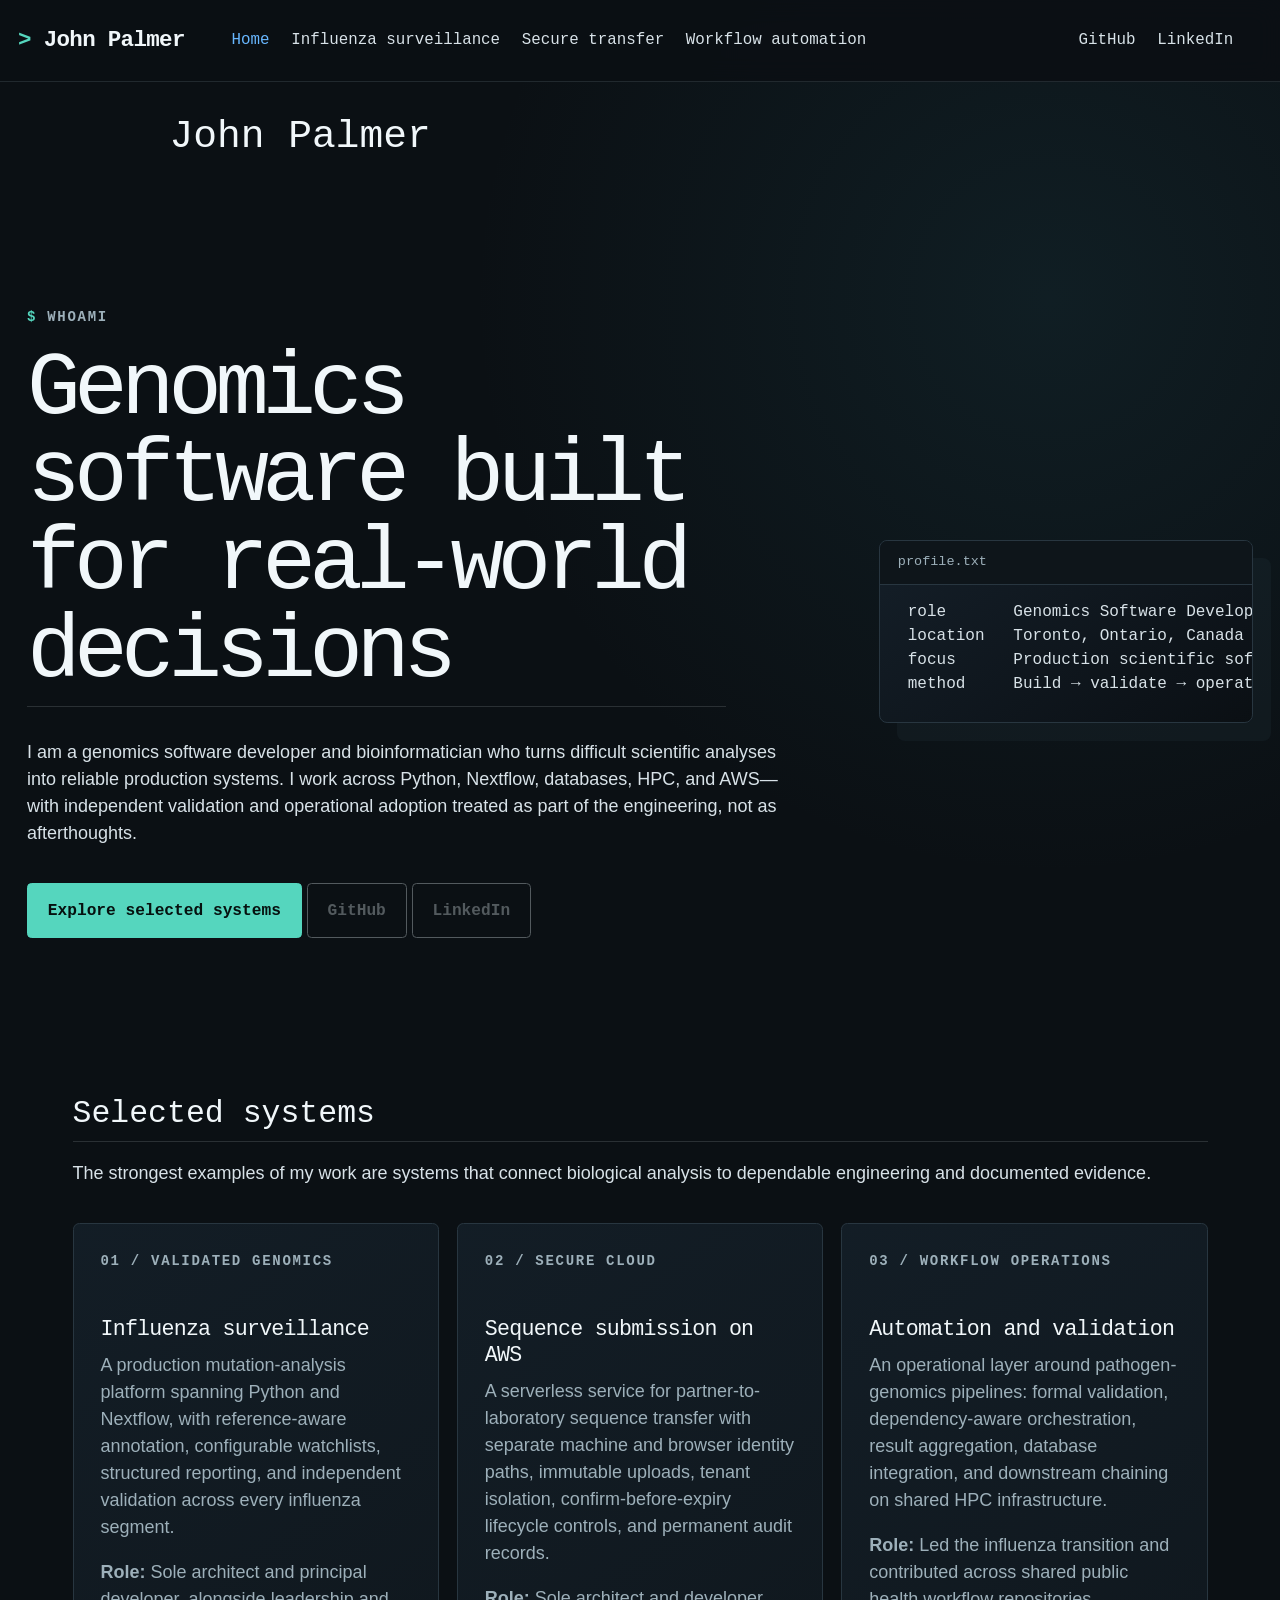
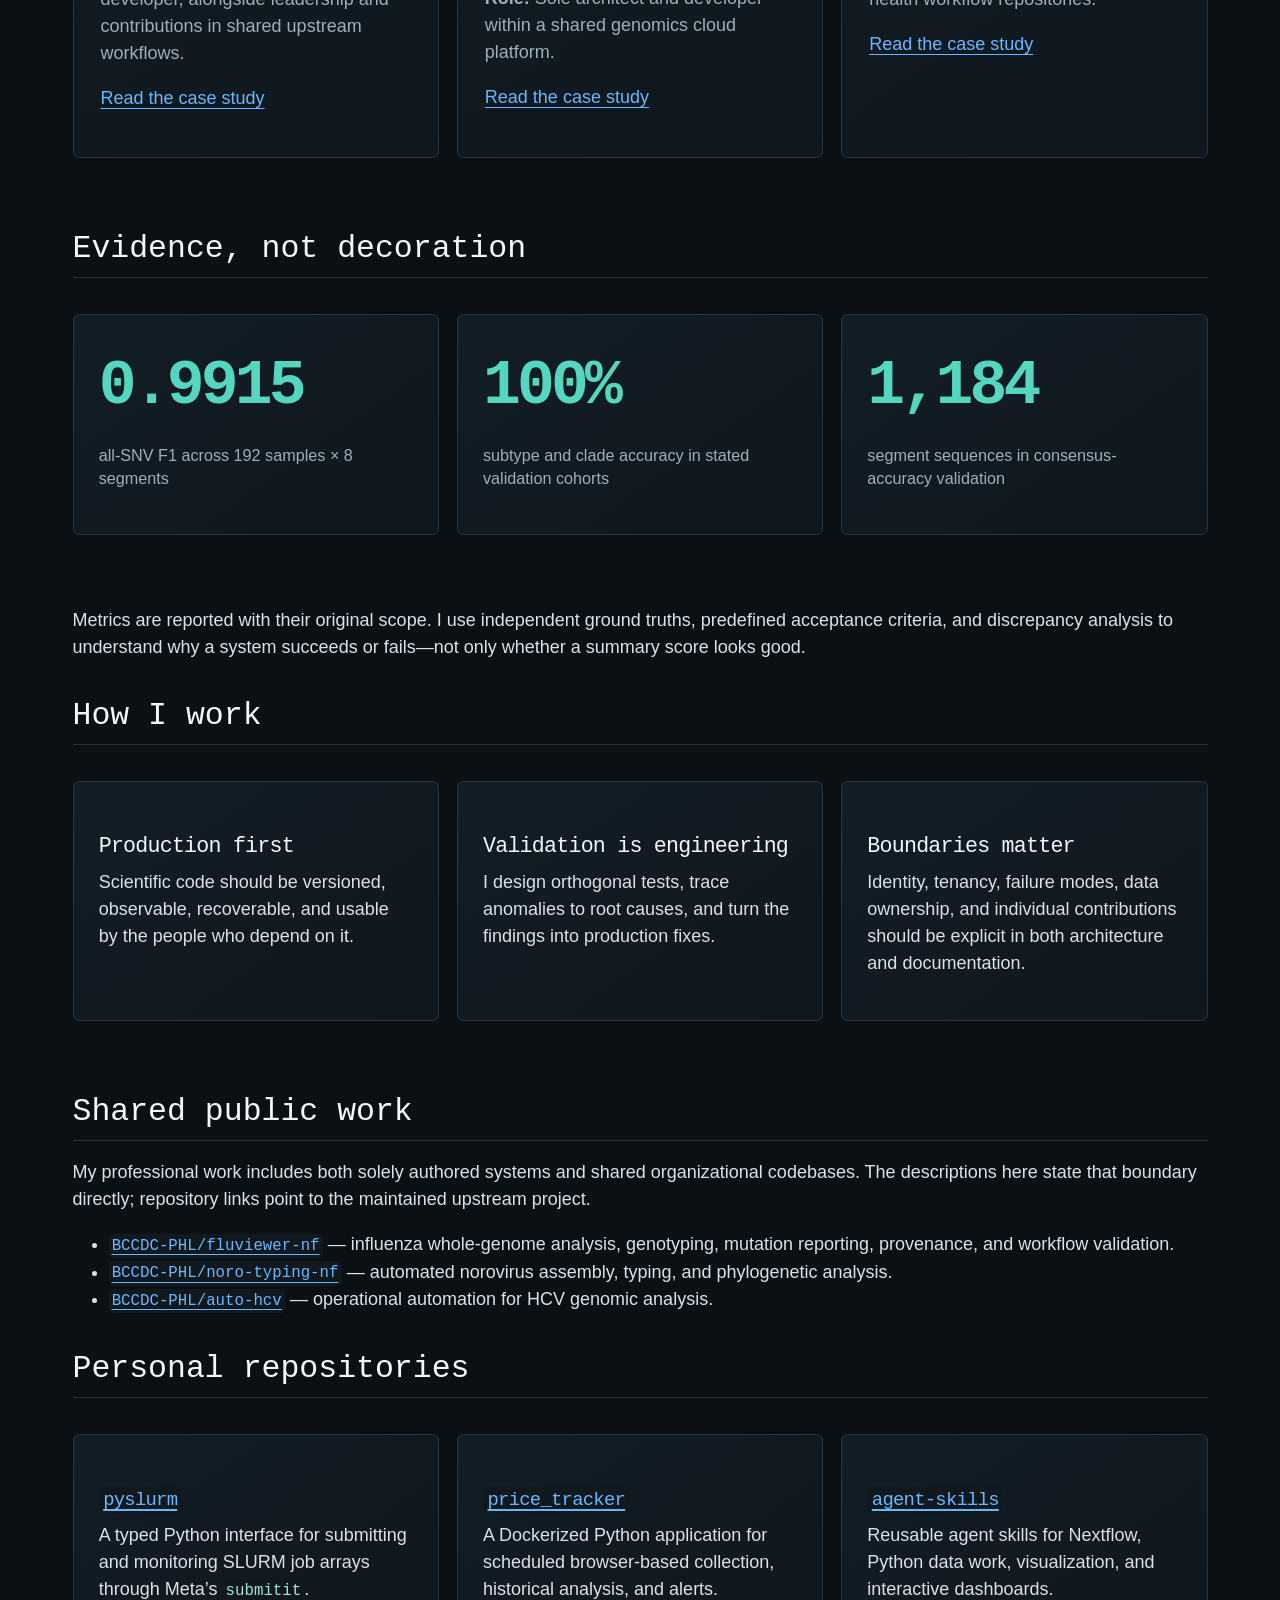
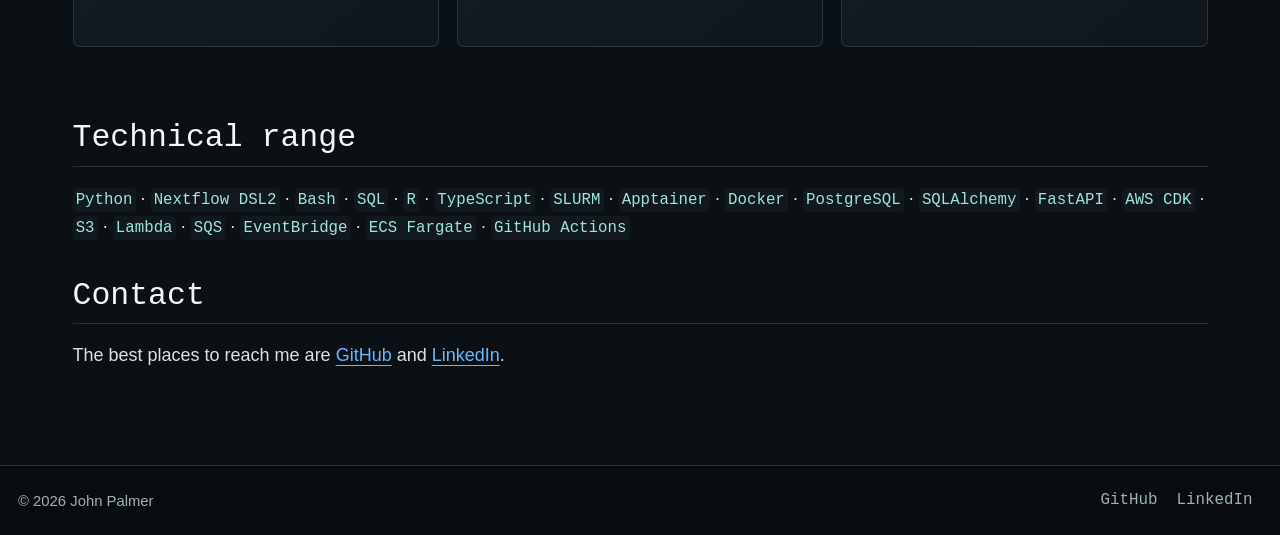
==== index.html @ 6f4eda3d "Built site for gh-pages" ====
<!DOCTYPE html>
<html xmlns="http://www.w3.org/1999/xhtml" lang="en-CA" xml:lang="en-CA"><head>

<meta charset="utf-8">
<meta name="generator" content="quarto-1.2.335">

<meta name="viewport" content="width=device-width, initial-scale=1.0, user-scalable=yes">

<meta name="description" content="Scientific software engineer building validated genomics workflows, secure cloud systems, and reliable data infrastructure.">

<title>John Palmer — Genomics Software Developer</title>
<style>
code{white-space: pre-wrap;}
span.smallcaps{font-variant: small-caps;}
div.columns{display: flex; gap: min(4vw, 1.5em);}
div.column{flex: auto; overflow-x: auto;}
div.hanging-indent{margin-left: 1.5em; text-indent: -1.5em;}
ul.task-list{list-style: none;}
ul.task-list li input[type="checkbox"] {
  width: 0.8em;
  margin: 0 0.8em 0.2em -1.6em;
  vertical-align: middle;
}
</style>


<script src="site_libs/quarto-nav/quarto-nav.js"></script>
<script src="site_libs/clipboard/clipboard.min.js"></script>
<script src="site_libs/quarto-search/autocomplete.umd.js"></script>
<script src="site_libs/quarto-search/fuse.min.js"></script>
<script src="site_libs/quarto-search/quarto-search.js"></script>
<meta name="quarto:offset" content="./">
<link href="./assets/favicon.svg" rel="icon" type="image/svg+xml">
<script src="site_libs/quarto-html/quarto.js"></script>
<script src="site_libs/quarto-html/popper.min.js"></script>
<script src="site_libs/quarto-html/tippy.umd.min.js"></script>
<script src="site_libs/quarto-html/anchor.min.js"></script>
<link href="site_libs/quarto-html/tippy.css" rel="stylesheet">
<link href="site_libs/quarto-html/quarto-syntax-highlighting-dark.css" rel="stylesheet" id="quarto-text-highlighting-styles">
<script src="site_libs/bootstrap/bootstrap.min.js"></script>
<link href="site_libs/bootstrap/bootstrap-icons.css" rel="stylesheet">
<link href="site_libs/bootstrap/bootstrap.min.css" rel="stylesheet" id="quarto-bootstrap" data-mode="dark">
<script id="quarto-search-options" type="application/json">{
  "location": "navbar",
  "copy-button": false,
  "collapse-after": 3,
  "panel-placement": "end",
  "type": "overlay",
  "limit": 20,
  "language": {
    "search-no-results-text": "No results",
    "search-matching-documents-text": "matching documents",
    "search-copy-link-title": "Copy link to search",
    "search-hide-matches-text": "Hide additional matches",
    "search-more-match-text": "more match in this document",
    "search-more-matches-text": "more matches in this document",
    "search-clear-button-title": "Clear",
    "search-detached-cancel-button-title": "Cancel",
    "search-submit-button-title": "Submit"
  }
}</script>
<style>html{ scroll-behavior: smooth; }</style>


<meta property="og:title" content="John Palmer — Genomics Software Developer">
<meta property="og:description" content="Scientific software engineer building validated genomics workflows, secure cloud systems, and reliable data infrastructure.">
<meta property="og:site-name" content="John Palmer">
</head>

<body class="nav-fixed">

<div id="quarto-search-results"></div>
  <header id="quarto-header" class="headroom fixed-top">
    <nav class="navbar navbar-expand-lg navbar-dark ">
      <div class="navbar-container container-fluid">
      <div class="navbar-brand-container">
    <a class="navbar-brand" href="./index.html">
    <span class="navbar-title">John Palmer</span>
    </a>
  </div>
          <button class="navbar-toggler" type="button" data-bs-toggle="collapse" data-bs-target="#navbarCollapse" aria-controls="navbarCollapse" aria-expanded="false" aria-label="Toggle navigation" onclick="if (window.quartoToggleHeadroom) { window.quartoToggleHeadroom(); }">
  <span class="navbar-toggler-icon"></span>
</button>
          <div class="collapse navbar-collapse" id="navbarCollapse">
            <ul class="navbar-nav navbar-nav-scroll me-auto">
  <li class="nav-item">
    <a class="nav-link active" href="./index.html" aria-current="page">
 <span class="menu-text">Home</span></a>
  </li>  
  <li class="nav-item">
    <a class="nav-link" href="./projects/influenza-surveillance.html">
 <span class="menu-text">Influenza surveillance</span></a>
  </li>  
  <li class="nav-item">
    <a class="nav-link" href="./projects/secure-sequence-transfer.html">
 <span class="menu-text">Secure transfer</span></a>
  </li>  
  <li class="nav-item">
    <a class="nav-link" href="./projects/workflow-automation.html">
 <span class="menu-text">Workflow automation</span></a>
  </li>  
</ul>
            <ul class="navbar-nav navbar-nav-scroll ms-auto">
  <li class="nav-item">
    <a class="nav-link" href="https://github.com/jpalmer37">
 <span class="menu-text">GitHub</span></a>
  </li>  
  <li class="nav-item">
    <a class="nav-link" href="https://linkedin.com/in/john-palmer-932542b6/">
 <span class="menu-text">LinkedIn</span></a>
  </li>  
</ul>
              <div id="quarto-search" class="" title="Search"></div>
          </div> <!-- /navcollapse -->
      </div> <!-- /container-fluid -->
    </nav>
</header>
<!-- content -->
<div id="quarto-content" class="quarto-container page-columns page-rows-contents page-layout-full page-navbar">
<!-- sidebar -->
<!-- margin-sidebar -->
    
<!-- main -->
<main class="content page-columns page-full column-body" id="quarto-document-content">

<header id="title-block-header">
<h1 class="title display-7">John Palmer</h1>

</header>

<div class="hero column-screen-inset">
<div class="hero-copy">
<p class="eyebrow">
<span class="prompt">$</span> whoami
</p>
<section id="genomics-software-built-for-real-world-decisions" class="level2">
<h2 class="anchored" data-anchor-id="genomics-software-built-for-real-world-decisions">Genomics software built for real-world decisions</h2>
<p>I am a genomics software developer and bioinformatician who turns difficult scientific analyses into reliable production systems. I work across Python, Nextflow, databases, HPC, and AWS—with independent validation and operational adoption treated as part of the engineering, not as afterthoughts.</p>
<div class="hero-actions">
<p><a href="#selected-systems" class="btn btn-primary">Explore selected systems</a> <a href="https://github.com/jpalmer37" class="btn btn-outline-light">GitHub</a> <a href="https://linkedin.com/in/john-palmer-932542b6/" class="btn btn-outline-light">LinkedIn</a></p>
</div>
</section>
</div>
<div class="hero-status" aria-label="Professional summary">
<pre class="text"><code>role       Genomics Software Developer
location   Toronto, Ontario, Canada
focus      Production scientific software
method     Build → validate → operate</code></pre>
</div>
</div>
<div class="column-page">
<section id="selected-systems" class="level2">
<h2 class="anchored" data-anchor-id="selected-systems">Selected systems</h2>
<p>The strongest examples of my work are systems that connect biological analysis to dependable engineering and documented evidence.</p>
<div class="project-grid">
<div class="project-card">
<p class="card-index">
01 / VALIDATED GENOMICS
</p>
<section id="influenza-surveillance" class="level3">
<h3 class="anchored" data-anchor-id="influenza-surveillance">Influenza surveillance</h3>
<p>A production mutation-analysis platform spanning Python and Nextflow, with reference-aware annotation, configurable watchlists, structured reporting, and independent validation across every influenza segment.</p>
<p><strong>Role:</strong> Sole architect and principal developer, alongside leadership and contributions in shared upstream workflows.</p>
<p><a href="./projects/influenza-surveillance.html">Read the case study</a></p>
</section>
</div>
<div class="project-card">
<p class="card-index">
02 / SECURE CLOUD
</p>
<section id="sequence-submission-on-aws" class="level3">
<h3 class="anchored" data-anchor-id="sequence-submission-on-aws">Sequence submission on AWS</h3>
<p>A serverless service for partner-to-laboratory sequence transfer with separate machine and browser identity paths, immutable uploads, tenant isolation, confirm-before-expiry lifecycle controls, and permanent audit records.</p>
<p><strong>Role:</strong> Sole architect and developer within a shared genomics cloud platform.</p>
<p><a href="./projects/secure-sequence-transfer.html">Read the case study</a></p>
</section>
</div>
<div class="project-card">
<p class="card-index">
03 / WORKFLOW OPERATIONS
</p>
<section id="automation-and-validation" class="level3">
<h3 class="anchored" data-anchor-id="automation-and-validation">Automation and validation</h3>
<p>An operational layer around pathogen-genomics pipelines: formal validation, dependency-aware orchestration, result aggregation, database integration, and downstream chaining on shared HPC infrastructure.</p>
<p><strong>Role:</strong> Led the influenza transition and contributed across shared public health workflow repositories.</p>
<p><a href="./projects/workflow-automation.html">Read the case study</a></p>
</section>
</div>
</div>
</section>
<section id="evidence-not-decoration" class="level2">
<h2 class="anchored" data-anchor-id="evidence-not-decoration">Evidence, not decoration</h2>
<div class="metric-grid">
<div class="metric">
<p><span class="metric-value">0.9915</span> <span class="metric-label">all-SNV F1 across 192 samples × 8 segments</span></p>
</div>
<div class="metric">
<p><span class="metric-value">100%</span> <span class="metric-label">subtype and clade accuracy in stated validation cohorts</span></p>
</div>
<div class="metric">
<p><span class="metric-value">1,184</span> <span class="metric-label">segment sequences in consensus-accuracy validation</span></p>
</div>
</div>
<p>Metrics are reported with their original scope. I use independent ground truths, predefined acceptance criteria, and discrepancy analysis to understand why a system succeeds or fails—not only whether a summary score looks good.</p>
</section>
<section id="how-i-work" class="level2">
<h2 class="anchored" data-anchor-id="how-i-work">How I work</h2>
<div class="principle-grid">
<section id="production-first" class="level3 principle">
<h3 class="anchored" data-anchor-id="production-first">Production first</h3>
<p>Scientific code should be versioned, observable, recoverable, and usable by the people who depend on it.</p>
</section>
<section id="validation-is-engineering" class="level3 principle">
<h3 class="anchored" data-anchor-id="validation-is-engineering">Validation is engineering</h3>
<p>I design orthogonal tests, trace anomalies to root causes, and turn the findings into production fixes.</p>
</section>
<section id="boundaries-matter" class="level3 principle">
<h3 class="anchored" data-anchor-id="boundaries-matter">Boundaries matter</h3>
<p>Identity, tenancy, failure modes, data ownership, and individual contributions should be explicit in both architecture and documentation.</p>
</section>
</div>
</section>
<section id="shared-public-work" class="level2">
<h2 class="anchored" data-anchor-id="shared-public-work">Shared public work</h2>
<p>My professional work includes both solely authored systems and shared organizational codebases. The descriptions here state that boundary directly; repository links point to the maintained upstream project.</p>
<ul>
<li><a href="https://github.com/BCCDC-PHL/fluviewer-nf"><code>BCCDC-PHL/fluviewer-nf</code></a> — influenza whole-genome analysis, genotyping, mutation reporting, provenance, and workflow validation.</li>
<li><a href="https://github.com/BCCDC-PHL/noro-typing-nf"><code>BCCDC-PHL/noro-typing-nf</code></a> — automated norovirus assembly, typing, and phylogenetic analysis.</li>
<li><a href="https://github.com/BCCDC-PHL/auto-hcv"><code>BCCDC-PHL/auto-hcv</code></a> — operational automation for HCV genomic analysis.</li>
</ul>
</section>
<section id="personal-repositories" class="level2">
<h2 class="anchored" data-anchor-id="personal-repositories">Personal repositories</h2>
<div class="repo-grid">
<section id="pyslurm" class="level3 repo-card">
<h3 class="anchored" data-anchor-id="pyslurm"><a href="https://github.com/jpalmer37/pyslurm"><code>pyslurm</code></a></h3>
<p>A typed Python interface for submitting and monitoring SLURM job arrays through Meta’s <code>submitit</code>.</p>
</section>
<section id="price_tracker" class="level3 repo-card">
<h3 class="anchored" data-anchor-id="price_tracker"><a href="https://github.com/jpalmer37/price_tracker"><code>price_tracker</code></a></h3>
<p>A Dockerized Python application for scheduled browser-based collection, historical analysis, and alerts.</p>
</section>
<section id="agent-skills" class="level3 repo-card">
<h3 class="anchored" data-anchor-id="agent-skills"><a href="https://github.com/jpalmer37/agent-skills"><code>agent-skills</code></a></h3>
<p>Reusable agent skills for Nextflow, Python data work, visualization, and interactive dashboards.</p>
</section>
</div>
</section>
<section id="technical-range" class="level2">
<h2 class="anchored" data-anchor-id="technical-range">Technical range</h2>
<p><code>Python</code> · <code>Nextflow DSL2</code> · <code>Bash</code> · <code>SQL</code> · <code>R</code> · <code>TypeScript</code> · <code>SLURM</code> · <code>Apptainer</code> · <code>Docker</code> · <code>PostgreSQL</code> · <code>SQLAlchemy</code> · <code>FastAPI</code> · <code>AWS CDK</code> · <code>S3</code> · <code>Lambda</code> · <code>SQS</code> · <code>EventBridge</code> · <code>ECS Fargate</code> · <code>GitHub Actions</code></p>
</section>
<section id="contact" class="level2">
<h2 class="anchored" data-anchor-id="contact">Contact</h2>
<p>The best places to reach me are <a href="https://github.com/jpalmer37">GitHub</a> and <a href="https://linkedin.com/in/john-palmer-932542b6/">LinkedIn</a>.</p>
</section>
</div>



</main> <!-- /main -->
<script id="quarto-html-after-body" type="application/javascript">
window.document.addEventListener("DOMContentLoaded", function (event) {
  const toggleBodyColorMode = (bsSheetEl) => {
    const mode = bsSheetEl.getAttribute("data-mode");
    const bodyEl = window.document.querySelector("body");
    if (mode === "dark") {
      bodyEl.classList.add("quarto-dark");
      bodyEl.classList.remove("quarto-light");
    } else {
      bodyEl.classList.add("quarto-light");
      bodyEl.classList.remove("quarto-dark");
    }
  }
  const toggleBodyColorPrimary = () => {
    const bsSheetEl = window.document.querySelector("link#quarto-bootstrap");
    if (bsSheetEl) {
      toggleBodyColorMode(bsSheetEl);
    }
  }
  toggleBodyColorPrimary();  
  const icon = "";
  const anchorJS = new window.AnchorJS();
  anchorJS.options = {
    placement: 'right',
    icon: icon
  };
  anchorJS.add('.anchored');
  const clipboard = new window.ClipboardJS('.code-copy-button', {
    target: function(trigger) {
      return trigger.previousElementSibling;
    }
  });
  clipboard.on('success', function(e) {
    // button target
    const button = e.trigger;
    // don't keep focus
    button.blur();
    // flash "checked"
    button.classList.add('code-copy-button-checked');
    var currentTitle = button.getAttribute("title");
    button.setAttribute("title", "Copied!");
    let tooltip;
    if (window.bootstrap) {
      button.setAttribute("data-bs-toggle", "tooltip");
      button.setAttribute("data-bs-placement", "left");
      button.setAttribute("data-bs-title", "Copied!");
      tooltip = new bootstrap.Tooltip(button, 
        { trigger: "manual", 
          customClass: "code-copy-button-tooltip",
          offset: [0, -8]});
      tooltip.show();    
    }
    setTimeout(function() {
      if (tooltip) {
        tooltip.hide();
        button.removeAttribute("data-bs-title");
        button.removeAttribute("data-bs-toggle");
        button.removeAttribute("data-bs-placement");
      }
      button.setAttribute("title", currentTitle);
      button.classList.remove('code-copy-button-checked');
    }, 1000);
    // clear code selection
    e.clearSelection();
  });
  function tippyHover(el, contentFn) {
    const config = {
      allowHTML: true,
      content: contentFn,
      maxWidth: 500,
      delay: 100,
      arrow: false,
      appendTo: function(el) {
          return el.parentElement;
      },
      interactive: true,
      interactiveBorder: 10,
      theme: 'quarto',
      placement: 'bottom-start'
    };
    window.tippy(el, config); 
  }
  const noterefs = window.document.querySelectorAll('a[role="doc-noteref"]');
  for (var i=0; i<noterefs.length; i++) {
    const ref = noterefs[i];
    tippyHover(ref, function() {
      // use id or data attribute instead here
      let href = ref.getAttribute('data-footnote-href') || ref.getAttribute('href');
      try { href = new URL(href).hash; } catch {}
      const id = href.replace(/^#\/?/, "");
      const note = window.document.getElementById(id);
      return note.innerHTML;
    });
  }
  const findCites = (el) => {
    const parentEl = el.parentElement;
    if (parentEl) {
      const cites = parentEl.dataset.cites;
      if (cites) {
        return {
          el,
          cites: cites.split(' ')
        };
      } else {
        return findCites(el.parentElement)
      }
    } else {
      return undefined;
    }
  };
  var bibliorefs = window.document.querySelectorAll('a[role="doc-biblioref"]');
  for (var i=0; i<bibliorefs.length; i++) {
    const ref = bibliorefs[i];
    const citeInfo = findCites(ref);
    if (citeInfo) {
      tippyHover(citeInfo.el, function() {
        var popup = window.document.createElement('div');
        citeInfo.cites.forEach(function(cite) {
          var citeDiv = window.document.createElement('div');
          citeDiv.classList.add('hanging-indent');
          citeDiv.classList.add('csl-entry');
          var biblioDiv = window.document.getElementById('ref-' + cite);
          if (biblioDiv) {
            citeDiv.innerHTML = biblioDiv.innerHTML;
          }
          popup.appendChild(citeDiv);
        });
        return popup.innerHTML;
      });
    }
  }
    var localhostRegex = new RegExp(/^(?:http|https):\/\/localhost\:?[0-9]*\//);
      var filterRegex = new RegExp(/https:\/\/jpalmer37\.github\.io/);
    var isInternal = (href) => {
        return filterRegex.test(href) || localhostRegex.test(href);
    }
    // Inspect non-navigation links and adorn them if external
    var links = window.document.querySelectorAll('a:not(.nav-link):not(.navbar-brand):not(.toc-action):not(.sidebar-link):not(.sidebar-item-toggle):not(.pagination-link):not(.no-external):not([aria-hidden]):not(.dropdown-item)');
    for (var i=0; i<links.length; i++) {
      const link = links[i];
      if (!isInternal(link.href)) {
          // target, if specified
          link.setAttribute("target", "_blank");
      }
    }
});
</script>
</div> <!-- /content -->
<footer class="footer">
  <div class="nav-footer">
    <div class="nav-footer-left">© 2026 John Palmer</div>   
    <div class="nav-footer-right">
      <ul class="footer-items list-unstyled">
    <li class="nav-item">
    <a class="nav-link" href="https://github.com/jpalmer37">GitHub</a>
  </li>  
    <li class="nav-item">
    <a class="nav-link" href="https://linkedin.com/in/john-palmer-932542b6/">LinkedIn</a>
  </li>  
</ul>
    </div>
  </div>
</footer>



<script src="site_libs/quarto-html/zenscroll-min.js"></script>
</body></html>
---- site_libs/quarto-html/tippy.css ----
.tippy-box[data-animation=fade][data-state=hidden]{opacity:0}[data-tippy-root]{max-width:calc(100vw - 10px)}.tippy-box{position:relative;background-color:#333;color:#fff;border-radius:4px;font-size:14px;line-height:1.4;white-space:normal;outline:0;transition-property:transform,visibility,opacity}.tippy-box[data-placement^=top]>.tippy-arrow{bottom:0}.tippy-box[data-placement^=top]>.tippy-arrow:before{bottom:-7px;left:0;border-width:8px 8px 0;border-top-color:initial;transform-origin:center top}.tippy-box[data-placement^=bottom]>.tippy-arrow{top:0}.tippy-box[data-placement^=bottom]>.tippy-arrow:before{top:-7px;left:0;border-width:0 8px 8px;border-bottom-color:initial;transform-origin:center bottom}.tippy-box[data-placement^=left]>.tippy-arrow{right:0}.tippy-box[data-placement^=left]>.tippy-arrow:before{border-width:8px 0 8px 8px;border-left-color:initial;right:-7px;transform-origin:center left}.tippy-box[data-placement^=right]>.tippy-arrow{left:0}.tippy-box[data-placement^=right]>.tippy-arrow:before{left:-7px;border-width:8px 8px 8px 0;border-right-color:initial;transform-origin:center right}.tippy-box[data-inertia][data-state=visible]{transition-timing-function:cubic-bezier(.54,1.5,.38,1.11)}.tippy-arrow{width:16px;height:16px;color:#333}.tippy-arrow:before{content:"";position:absolute;border-color:transparent;border-style:solid}.tippy-content{position:relative;padding:5px 9px;z-index:1}
---- site_libs/quarto-html/quarto-syntax-highlighting-dark.css ----
/* quarto syntax highlight colors */
:root {
  --quarto-hl-al-color: #f07178;
  --quarto-hl-an-color: #d4d0ab;
  --quarto-hl-at-color: #00e0e0;
  --quarto-hl-bn-color: #d4d0ab;
  --quarto-hl-bu-color: #abe338;
  --quarto-hl-ch-color: #abe338;
  --quarto-hl-co-color: #f8f8f2;
  --quarto-hl-cv-color: #ffd700;
  --quarto-hl-cn-color: #ffd700;
  --quarto-hl-cf-color: #ffa07a;
  --quarto-hl-dt-color: #ffa07a;
  --quarto-hl-dv-color: #d4d0ab;
  --quarto-hl-do-color: #f8f8f2;
  --quarto-hl-er-color: #f07178;
  --quarto-hl-ex-color: #00e0e0;
  --quarto-hl-fl-color: #d4d0ab;
  --quarto-hl-fu-color: #ffa07a;
  --quarto-hl-im-color: #abe338;
  --quarto-hl-in-color: #d4d0ab;
  --quarto-hl-kw-color: #ffa07a;
  --quarto-hl-op-color: #ffa07a;
  --quarto-hl-ot-color: #00e0e0;
  --quarto-hl-pp-color: #dcc6e0;
  --quarto-hl-re-color: #00e0e0;
  --quarto-hl-sc-color: #abe338;
  --quarto-hl-ss-color: #abe338;
  --quarto-hl-st-color: #abe338;
  --quarto-hl-va-color: #00e0e0;
  --quarto-hl-vs-color: #abe338;
  --quarto-hl-wa-color: #dcc6e0;
}

/* other quarto variables */
:root {
  --quarto-font-monospace: "SFMono-Regular", "Cascadia Code", "Liberation Mono", monospace;
}

code span.al {
  font-weight: bold;
  color: #f07178;
}

code span.an {
  color: #d4d0ab;
}

code span.at {
  color: #00e0e0;
}

code span.bn {
  color: #d4d0ab;
}

code span.bu {
  color: #abe338;
}

code span.ch {
  color: #abe338;
}

code span.co {
  font-style: italic;
  color: #f8f8f2;
}

code span.cv {
  color: #ffd700;
}

code span.cn {
  color: #ffd700;
}

code span.cf {
  font-weight: bold;
  color: #ffa07a;
}

code span.dt {
  color: #ffa07a;
}

code span.dv {
  color: #d4d0ab;
}

code span.do {
  color: #f8f8f2;
}

code span.er {
  color: #f07178;
  text-decoration: underline;
}

code span.ex {
  font-weight: bold;
  color: #00e0e0;
}

code span.fl {
  color: #d4d0ab;
}

code span.fu {
  color: #ffa07a;
}

code span.im {
  color: #abe338;
}

code span.in {
  color: #d4d0ab;
}

code span.kw {
  font-weight: bold;
  color: #ffa07a;
}

pre > code.sourceCode > span {
  color: #f8f8f2;
}

code span {
  color: #f8f8f2;
}

code.sourceCode > span {
  color: #f8f8f2;
}

div.sourceCode,
div.sourceCode pre.sourceCode {
  color: #f8f8f2;
}

code span.op {
  color: #ffa07a;
}

code span.ot {
  color: #00e0e0;
}

code span.pp {
  color: #dcc6e0;
}

code span.re {
  color: #00e0e0;
}

code span.sc {
  color: #abe338;
}

code span.ss {
  color: #abe338;
}

code span.st {
  color: #abe338;
}

code span.va {
  color: #00e0e0;
}

code span.vs {
  color: #abe338;
}

code span.wa {
  color: #dcc6e0;
}

.prevent-inlining {
  content: "</";
}

/*# sourceMappingURL=935a306eefa94366c21e1a970dddb765.css.map */
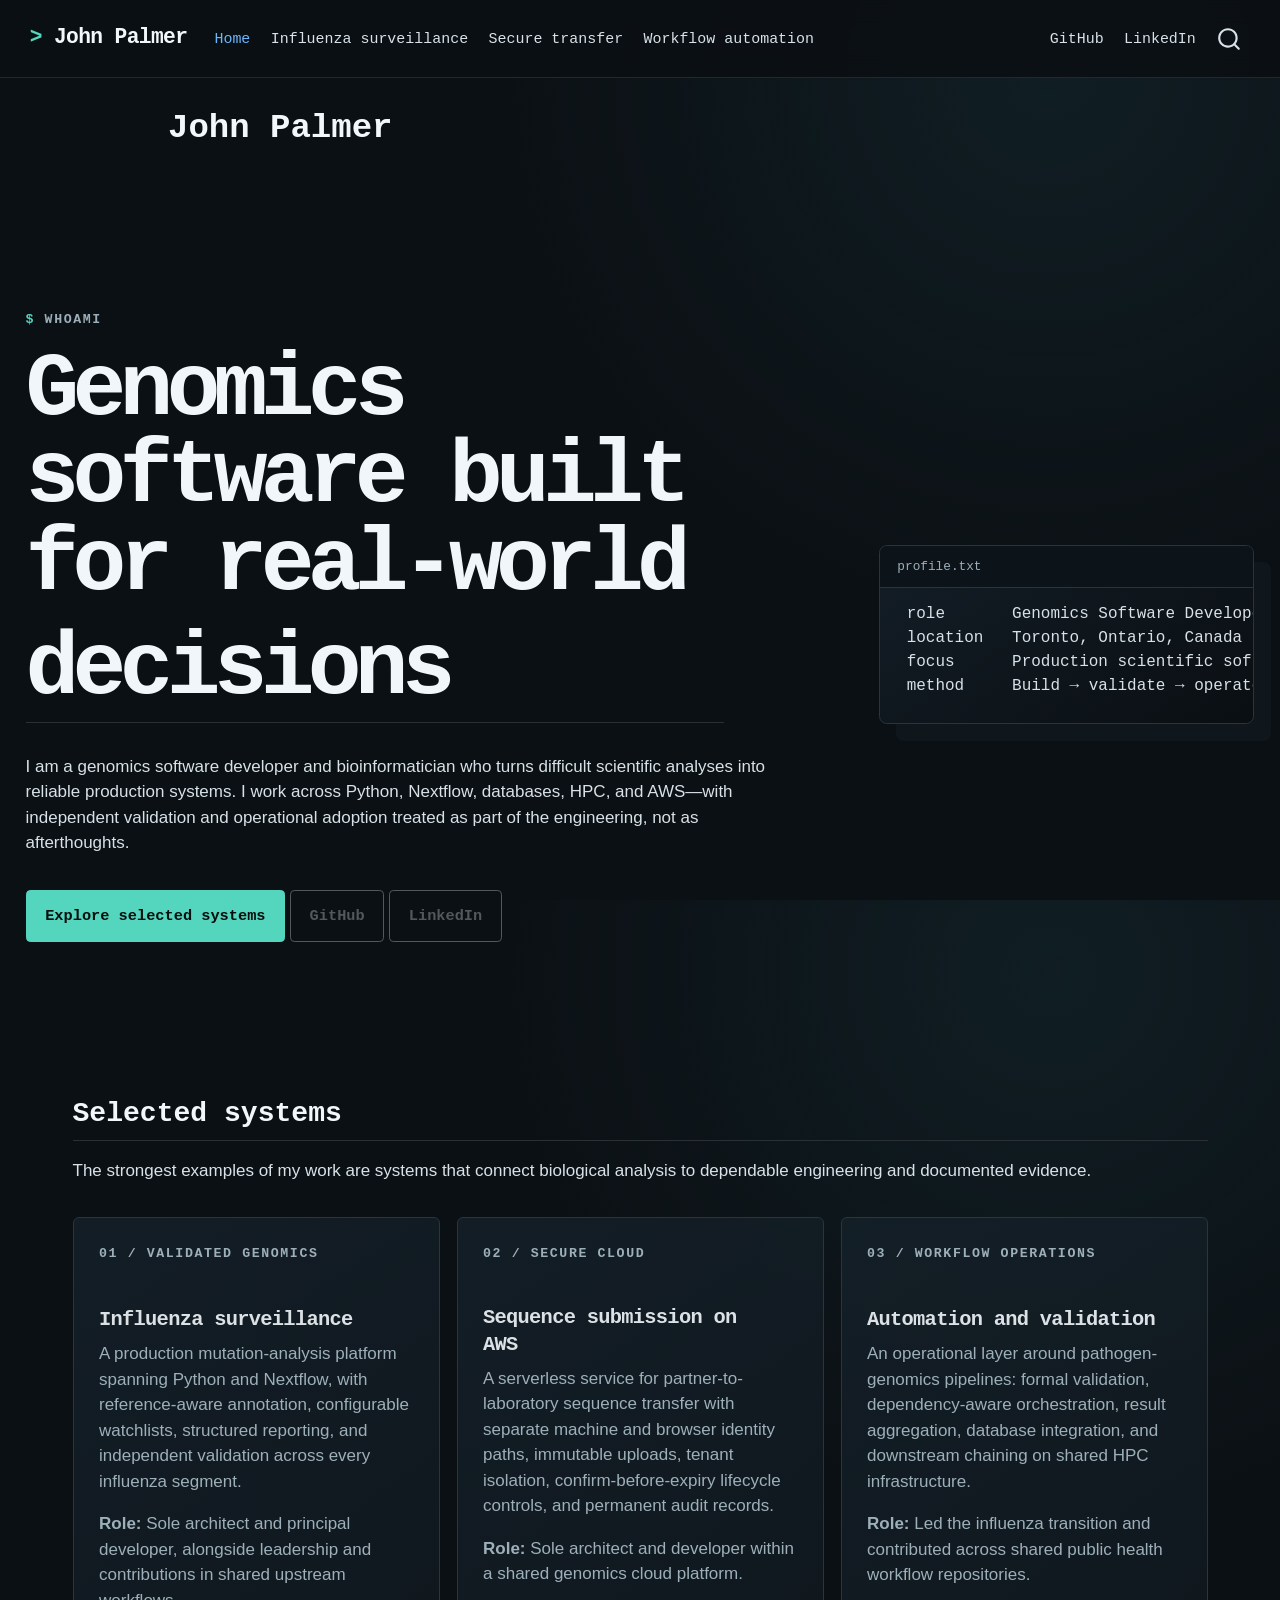
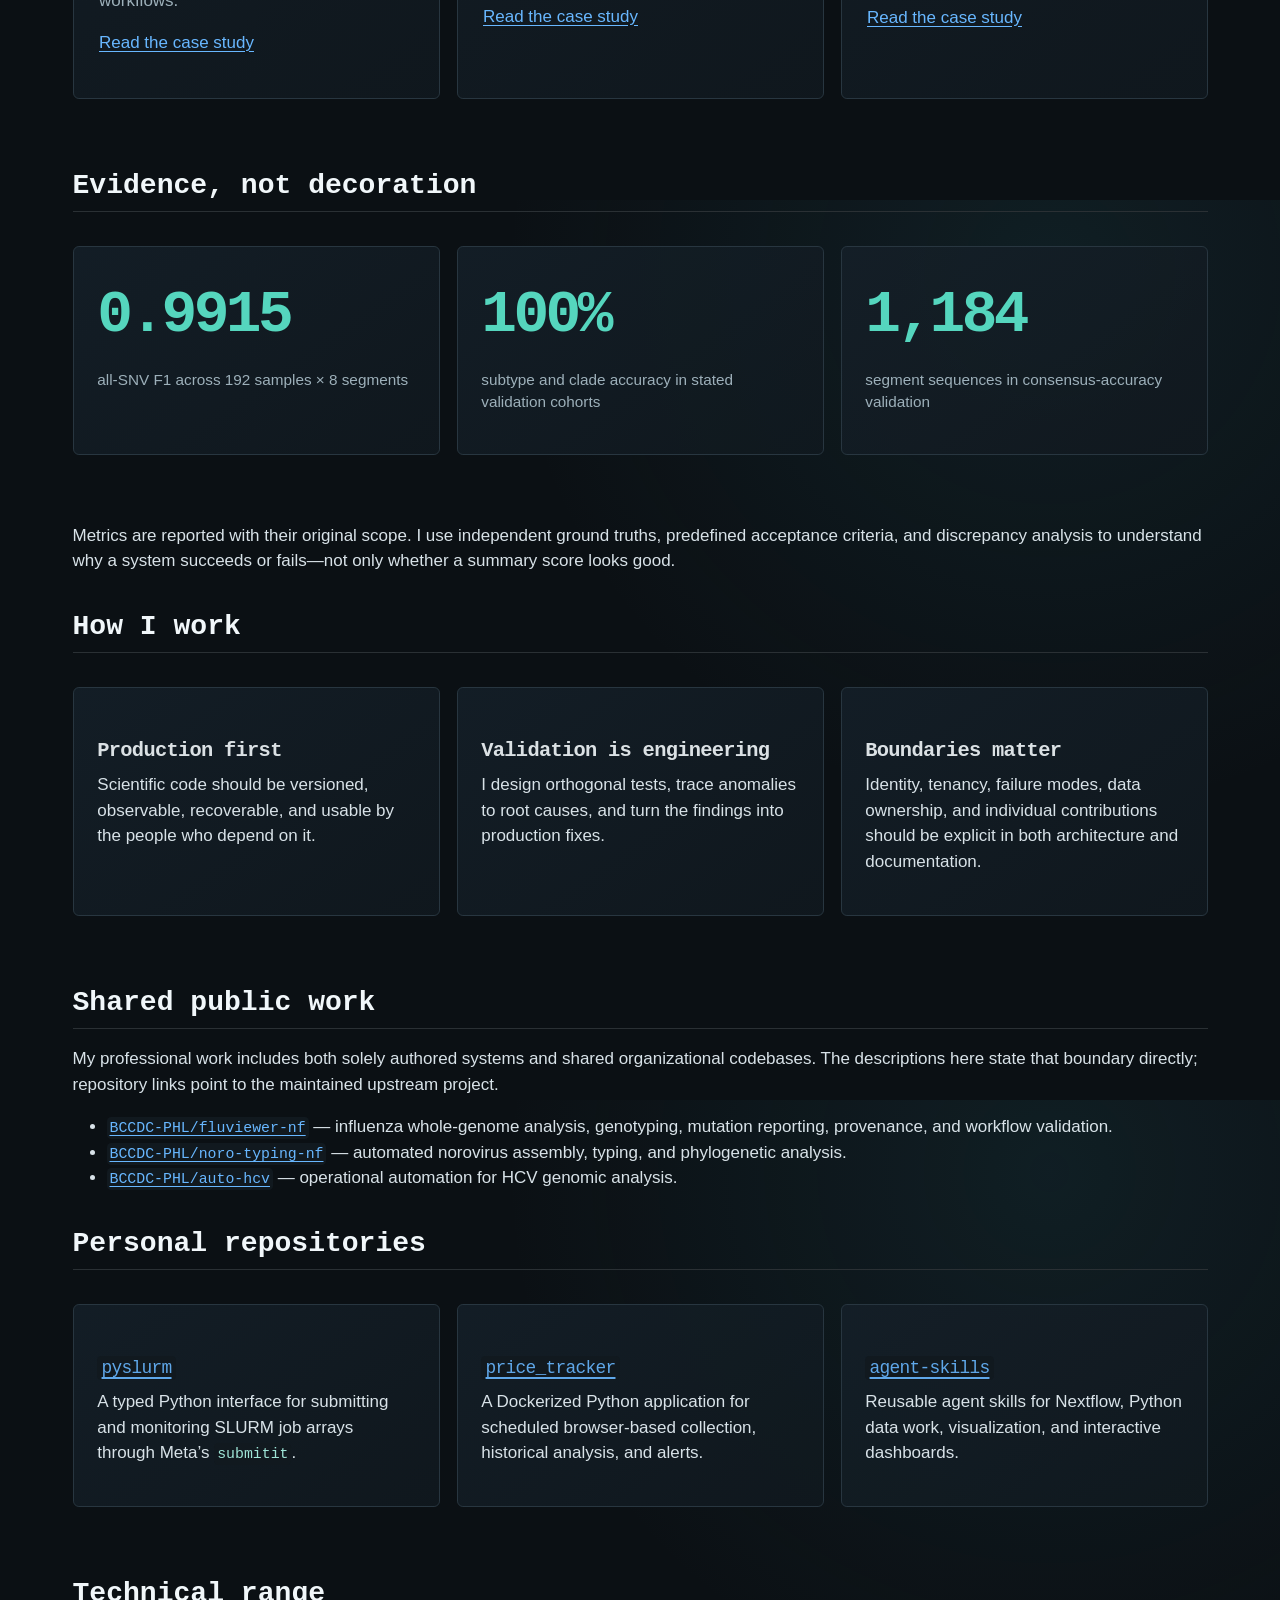
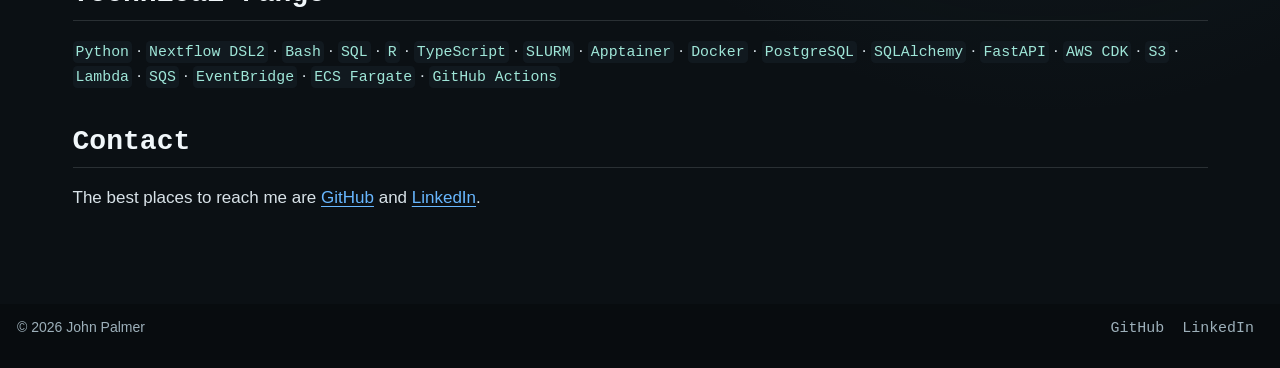
==== commit 3a884e57: "Built site for gh-pages" ====
--- a/index.html
+++ b/index.html
@@ -2,23 +2,29 @@
 <html xmlns="http://www.w3.org/1999/xhtml" lang="en-CA" xml:lang="en-CA"><head>
 
 <meta charset="utf-8">
-<meta name="generator" content="quarto-1.2.335">
+<meta name="generator" content="quarto-1.10.18">
 
 <meta name="viewport" content="width=device-width, initial-scale=1.0, user-scalable=yes">
 
 <meta name="description" content="Scientific software engineer building validated genomics workflows, secure cloud systems, and reliable data infrastructure.">
 
-<title>John Palmer — Genomics Software Developer</title>
+<title>John Palmer — Genomics Software Developer – John Palmer</title>
 <style>
-code{white-space: pre-wrap;}
+/* Default styles provided by pandoc.
+** See https://pandoc.org/MANUAL.html#variables-for-html for config info.
+*/
 span.smallcaps{font-variant: small-caps;}
-div.columns{display: flex; gap: min(4vw, 1.5em);}
-div.column{flex: auto; overflow-x: auto;}
+div.columns{display: flex; gap: 1.5em;}
+div.column{flex: auto;}
+@media screen {
+div.columns{gap: min(4vw, 1.5em);}
+div.column{overflow-x: auto;}
+}
 div.hanging-indent{margin-left: 1.5em; text-indent: -1.5em;}
 ul.task-list{list-style: none;}
 ul.task-list li input[type="checkbox"] {
   width: 0.8em;
-  margin: 0 0.8em 0.2em -1.6em;
+  margin: 0 0.8em 0.2em -1em; /* quarto-specific, see https://github.com/quarto-dev/quarto-cli/issues/4556 */ 
   vertical-align: middle;
 }
 </style>
@@ -31,22 +37,29 @@
 <script src="site_libs/quarto-search/quarto-search.js"></script>
 <meta name="quarto:offset" content="./">
 <link href="./assets/favicon.svg" rel="icon" type="image/svg+xml">
-<script src="site_libs/quarto-html/quarto.js"></script>
+<script src="site_libs/quarto-html/quarto.js" type="module"></script>
+<script src="site_libs/quarto-html/tabsets/tabsets.js" type="module"></script>
 <script src="site_libs/quarto-html/popper.min.js"></script>
 <script src="site_libs/quarto-html/tippy.umd.min.js"></script>
 <script src="site_libs/quarto-html/anchor.min.js"></script>
 <link href="site_libs/quarto-html/tippy.css" rel="stylesheet">
-<link href="site_libs/quarto-html/quarto-syntax-highlighting-dark.css" rel="stylesheet" id="quarto-text-highlighting-styles">
+<link href="site_libs/quarto-html/quarto-syntax-highlighting-dark-da10381c530b98b228f323841bff885c.css" rel="stylesheet" id="quarto-text-highlighting-styles">
 <script src="site_libs/bootstrap/bootstrap.min.js"></script>
 <link href="site_libs/bootstrap/bootstrap-icons.css" rel="stylesheet">
-<link href="site_libs/bootstrap/bootstrap.min.css" rel="stylesheet" id="quarto-bootstrap" data-mode="dark">
+<link href="site_libs/bootstrap/bootstrap-c3153828598b97fe251ae27f7852a94a.min.css" rel="stylesheet" append-hash="true" id="quarto-bootstrap" data-mode="dark">
 <script id="quarto-search-options" type="application/json">{
   "location": "navbar",
   "copy-button": false,
   "collapse-after": 3,
   "panel-placement": "end",
   "type": "overlay",
-  "limit": 20,
+  "limit": 50,
+  "keyboard-shortcut": [
+    "f",
+    "/",
+    "s"
+  ],
+  "show-item-context": false,
   "language": {
     "search-no-results-text": "No results",
     "search-matching-documents-text": "matching documents",
@@ -55,8 +68,10 @@
     "search-more-match-text": "more match in this document",
     "search-more-matches-text": "more matches in this document",
     "search-clear-button-title": "Clear",
+    "search-text-placeholder": "",
     "search-detached-cancel-button-title": "Cancel",
-    "search-submit-button-title": "Submit"
+    "search-submit-button-title": "Submit",
+    "search-label": "Search"
   }
 }</script>
 <style>html{ scroll-behavior: smooth; }</style>
@@ -64,54 +79,56 @@
 
 <meta property="og:title" content="John Palmer — Genomics Software Developer">
 <meta property="og:description" content="Scientific software engineer building validated genomics workflows, secure cloud systems, and reliable data infrastructure.">
-<meta property="og:site-name" content="John Palmer">
+<meta property="og:site_name" content="John Palmer">
 </head>
 
-<body class="nav-fixed">
+<body class="nav-fixed quarto-light">
 
 <div id="quarto-search-results"></div>
   <header id="quarto-header" class="headroom fixed-top">
-    <nav class="navbar navbar-expand-lg navbar-dark ">
+    <nav class="navbar navbar-expand-lg " data-bs-theme="dark">
       <div class="navbar-container container-fluid">
-      <div class="navbar-brand-container">
+      <div class="navbar-brand-container mx-auto">
     <a class="navbar-brand" href="./index.html">
     <span class="navbar-title">John Palmer</span>
     </a>
   </div>
-          <button class="navbar-toggler" type="button" data-bs-toggle="collapse" data-bs-target="#navbarCollapse" aria-controls="navbarCollapse" aria-expanded="false" aria-label="Toggle navigation" onclick="if (window.quartoToggleHeadroom) { window.quartoToggleHeadroom(); }">
+            <div id="quarto-search" class="" title="Search"></div>
+          <button class="navbar-toggler" type="button" data-bs-toggle="collapse" data-bs-target="#navbarCollapse" aria-controls="navbarCollapse" role="menu" aria-expanded="false" aria-label="Toggle navigation" onclick="if (window.quartoToggleHeadroom) { window.quartoToggleHeadroom(); }">
   <span class="navbar-toggler-icon"></span>
 </button>
           <div class="collapse navbar-collapse" id="navbarCollapse">
             <ul class="navbar-nav navbar-nav-scroll me-auto">
   <li class="nav-item">
-    <a class="nav-link active" href="./index.html" aria-current="page">
- <span class="menu-text">Home</span></a>
+    <a class="nav-link active" href="./index.html" aria-current="page"> 
+<span class="menu-text">Home</span></a>
   </li>  
   <li class="nav-item">
-    <a class="nav-link" href="./projects/influenza-surveillance.html">
- <span class="menu-text">Influenza surveillance</span></a>
+    <a class="nav-link" href="./projects/influenza-surveillance.html"> 
+<span class="menu-text">Influenza surveillance</span></a>
   </li>  
   <li class="nav-item">
-    <a class="nav-link" href="./projects/secure-sequence-transfer.html">
- <span class="menu-text">Secure transfer</span></a>
+    <a class="nav-link" href="./projects/secure-sequence-transfer.html"> 
+<span class="menu-text">Secure transfer</span></a>
   </li>  
   <li class="nav-item">
-    <a class="nav-link" href="./projects/workflow-automation.html">
- <span class="menu-text">Workflow automation</span></a>
+    <a class="nav-link" href="./projects/workflow-automation.html"> 
+<span class="menu-text">Workflow automation</span></a>
   </li>  
 </ul>
             <ul class="navbar-nav navbar-nav-scroll ms-auto">
   <li class="nav-item">
-    <a class="nav-link" href="https://github.com/jpalmer37">
- <span class="menu-text">GitHub</span></a>
+    <a class="nav-link" href="https://github.com/jpalmer37"> 
+<span class="menu-text">GitHub</span></a>
   </li>  
   <li class="nav-item">
-    <a class="nav-link" href="https://linkedin.com/in/john-palmer-932542b6/">
- <span class="menu-text">LinkedIn</span></a>
+    <a class="nav-link" href="https://linkedin.com/in/john-palmer-932542b6/"> 
+<span class="menu-text">LinkedIn</span></a>
   </li>  
 </ul>
-              <div id="quarto-search" class="" title="Search"></div>
           </div> <!-- /navcollapse -->
+            <div class="quarto-navbar-tools">
+</div>
       </div> <!-- /container-fluid -->
     </nav>
 </header>
@@ -121,12 +138,13 @@
 <!-- margin-sidebar -->
     
 <!-- main -->
-<main class="content page-columns page-full column-body" id="quarto-document-content">
+<main class="content page-columns page-full column-body" id="quarto-document-content"><header id="title-block-header" class="quarto-title-block"><h1 class="title display-7">John Palmer</h1></header>
 
 <header id="title-block-header">
-<h1 class="title display-7">John Palmer</h1>
+
 
 </header>
+
 
 <div class="hero column-screen-inset">
 <div class="hero-copy">
@@ -260,163 +278,430 @@
 
 </main> <!-- /main -->
 <script id="quarto-html-after-body" type="application/javascript">
-window.document.addEventListener("DOMContentLoaded", function (event) {
-  const toggleBodyColorMode = (bsSheetEl) => {
-    const mode = bsSheetEl.getAttribute("data-mode");
-    const bodyEl = window.document.querySelector("body");
-    if (mode === "dark") {
-      bodyEl.classList.add("quarto-dark");
-      bodyEl.classList.remove("quarto-light");
-    } else {
-      bodyEl.classList.add("quarto-light");
-      bodyEl.classList.remove("quarto-dark");
-    }
-  }
-  const toggleBodyColorPrimary = () => {
-    const bsSheetEl = window.document.querySelector("link#quarto-bootstrap");
-    if (bsSheetEl) {
-      toggleBodyColorMode(bsSheetEl);
-    }
-  }
-  toggleBodyColorPrimary();  
-  const icon = "";
-  const anchorJS = new window.AnchorJS();
-  anchorJS.options = {
-    placement: 'right',
-    icon: icon
-  };
-  anchorJS.add('.anchored');
-  const clipboard = new window.ClipboardJS('.code-copy-button', {
-    target: function(trigger) {
-      return trigger.previousElementSibling;
+  window.document.addEventListener("DOMContentLoaded", function (event) {
+    const icon = "";
+    const anchorJS = new window.AnchorJS();
+    anchorJS.options = {
+      placement: 'right',
+      icon: icon
+    };
+    anchorJS.add('.anchored');
+    const isCodeAnnotation = (el) => {
+      for (const clz of el.classList) {
+        if (clz.startsWith('code-annotation-')) {                     
+          return true;
+        }
+      }
+      return false;
+    }
+    const onCopySuccess = function(e) {
+      // button target
+      const button = e.trigger;
+      // don't keep focus
+      button.blur();
+      // flash "checked"
+      button.classList.add('code-copy-button-checked');
+      var currentTitle = button.getAttribute("title");
+      button.setAttribute("title", "Copied!");
+      let tooltip;
+      if (window.bootstrap) {
+        button.setAttribute("data-bs-toggle", "tooltip");
+        button.setAttribute("data-bs-placement", "left");
+        button.setAttribute("data-bs-title", "Copied!");
+        tooltip = new bootstrap.Tooltip(button, 
+          { trigger: "manual", 
+            customClass: "code-copy-button-tooltip",
+            offset: [0, -8]});
+        tooltip.show();    
+      }
+      setTimeout(function() {
+        if (tooltip) {
+          tooltip.hide();
+          button.removeAttribute("data-bs-title");
+          button.removeAttribute("data-bs-toggle");
+          button.removeAttribute("data-bs-placement");
+        }
+        button.setAttribute("title", currentTitle);
+        button.classList.remove('code-copy-button-checked');
+      }, 1000);
+      // clear code selection
+      e.clearSelection();
+    }
+    const getTextToCopy = function(trigger) {
+      const outerScaffold = trigger.parentElement.cloneNode(true);
+      const codeEl = outerScaffold.querySelector('code');
+      for (const childEl of codeEl.children) {
+        if (isCodeAnnotation(childEl)) {
+          childEl.remove();
+        }
+      }
+      return codeEl.innerText;
+    }
+    const clipboard = new window.ClipboardJS('.code-copy-button:not([data-in-quarto-modal])', {
+      text: getTextToCopy
+    });
+    clipboard.on('success', onCopySuccess);
+    if (window.document.getElementById('quarto-embedded-source-code-modal')) {
+      const clipboardModal = new window.ClipboardJS('.code-copy-button[data-in-quarto-modal]', {
+        text: getTextToCopy,
+        container: window.document.getElementById('quarto-embedded-source-code-modal')
+      });
+      clipboardModal.on('success', onCopySuccess);
+    }
+      var localhostRegex = new RegExp(/^(?:http|https):\/\/localhost\:?[0-9]*\//);
+      var mailtoRegex = new RegExp(/^mailto:/);
+        var filterRegex = new RegExp("https:\/\/jpalmer37\.github\.io");
+      var isInternal = (href) => {
+          return filterRegex.test(href) || localhostRegex.test(href) || mailtoRegex.test(href);
+      }
+      // Inspect non-navigation links and adorn them if external
+     var links = window.document.querySelectorAll('a[href]:not(.nav-link):not(.navbar-brand):not(.toc-action):not(.sidebar-link):not(.sidebar-item-toggle):not(.pagination-link):not(.no-external):not([aria-hidden]):not(.dropdown-item):not(.quarto-navigation-tool):not(.about-link)');
+      for (var i=0; i<links.length; i++) {
+        const link = links[i];
+        if (!isInternal(link.href)) {
+          // undo the damage that might have been done by quarto-nav.js in the case of
+          // links that we want to consider external
+          if (link.dataset.originalHref !== undefined) {
+            link.href = link.dataset.originalHref;
+          }
+            // target, if specified
+            link.setAttribute("target", "_blank");
+            if (link.getAttribute("rel") === null) {
+              link.setAttribute("rel", "noopener");
+            }
+        }
+      }
+    function tippyHover(el, contentFn, onTriggerFn, onUntriggerFn) {
+      const config = {
+        allowHTML: true,
+        maxWidth: 500,
+        delay: 100,
+        arrow: false,
+        appendTo: function(el) {
+            return el.parentElement;
+        },
+        interactive: true,
+        interactiveBorder: 10,
+        theme: 'quarto',
+        placement: 'bottom-start',
+      };
+      if (contentFn) {
+        config.content = contentFn;
+      }
+      if (onTriggerFn) {
+        config.onTrigger = onTriggerFn;
+      }
+      if (onUntriggerFn) {
+        config.onUntrigger = onUntriggerFn;
+      }
+      window.tippy(el, config); 
+    }
+    const noterefs = window.document.querySelectorAll('a[role="doc-noteref"]');
+    for (var i=0; i<noterefs.length; i++) {
+      const ref = noterefs[i];
+      tippyHover(ref, function() {
+        // use id or data attribute instead here
+        let href = ref.getAttribute('data-footnote-href') || ref.getAttribute('href');
+        try { href = new URL(href).hash; } catch {}
+        const id = href.replace(/^#\/?/, "");
+        const note = window.document.getElementById(id);
+        if (note) {
+          return note.innerHTML;
+        } else {
+          return "";
+        }
+      });
+    }
+    const xrefs = window.document.querySelectorAll('a.quarto-xref');
+    const processXRef = (id, note) => {
+      // Strip column container classes
+      const stripColumnClz = (el) => {
+        el.classList.remove("page-full", "page-columns");
+        if (el.children) {
+          for (const child of el.children) {
+            stripColumnClz(child);
+          }
+        }
+      }
+      stripColumnClz(note)
+      if (id === null || id.startsWith('sec-')) {
+        // Special case sections, only their first couple elements
+        const container = document.createElement("div");
+        if (note.children && note.children.length > 2) {
+          container.appendChild(note.children[0].cloneNode(true));
+          for (let i = 1; i < note.children.length; i++) {
+            const child = note.children[i];
+            if (child.tagName === "P" && child.innerText === "") {
+              continue;
+            } else {
+              container.appendChild(child.cloneNode(true));
+              break;
+            }
+          }
+          if (window.Quarto?.typesetMath) {
+            window.Quarto.typesetMath(container);
+          }
+          return container.innerHTML
+        } else {
+          if (window.Quarto?.typesetMath) {
+            window.Quarto.typesetMath(note);
+          }
+          return note.innerHTML;
+        }
+      } else {
+        // Remove any anchor links if they are present
+        const anchorLink = note.querySelector('a.anchorjs-link');
+        if (anchorLink) {
+          anchorLink.remove();
+        }
+        if (window.Quarto?.typesetMath) {
+          window.Quarto.typesetMath(note);
+        }
+        if (note.classList.contains("callout")) {
+          return note.outerHTML;
+        } else {
+          return note.innerHTML;
+        }
+      }
+    }
+    for (var i=0; i<xrefs.length; i++) {
+      const xref = xrefs[i];
+      tippyHover(xref, undefined, function(instance) {
+        instance.disable();
+        let url = xref.getAttribute('href');
+        let hash = undefined; 
+        if (url.startsWith('#')) {
+          hash = url;
+        } else {
+          try { hash = new URL(url).hash; } catch {}
+        }
+        if (hash) {
+          const id = hash.replace(/^#\/?/, "");
+          const note = window.document.getElementById(id);
+          if (note !== null) {
+            try {
+              const html = processXRef(id, note.cloneNode(true));
+              instance.setContent(html);
+            } finally {
+              instance.enable();
+              instance.show();
+            }
+          } else {
+            // See if we can fetch this
+            fetch(url.split('#')[0])
+            .then(res => res.text())
+            .then(html => {
+              const parser = new DOMParser();
+              const htmlDoc = parser.parseFromString(html, "text/html");
+              const note = htmlDoc.getElementById(id);
+              if (note !== null) {
+                const html = processXRef(id, note);
+                instance.setContent(html);
+              } 
+            }).finally(() => {
+              instance.enable();
+              instance.show();
+            });
+          }
+        } else {
+          // See if we can fetch a full url (with no hash to target)
+          // This is a special case and we should probably do some content thinning / targeting
+          fetch(url)
+          .then(res => res.text())
+          .then(html => {
+            const parser = new DOMParser();
+            const htmlDoc = parser.parseFromString(html, "text/html");
+            const note = htmlDoc.querySelector('main.content');
+            if (note !== null) {
+              // This should only happen for chapter cross references
+              // (since there is no id in the URL)
+              // remove the first header
+              if (note.children.length > 0 && note.children[0].tagName === "HEADER") {
+                note.children[0].remove();
+              }
+              const html = processXRef(null, note);
+              instance.setContent(html);
+            } 
+          }).finally(() => {
+            instance.enable();
+            instance.show();
+          });
+        }
+      }, function(instance) {
+      });
+    }
+        let selectedAnnoteEl;
+        const selectorForAnnotation = ( cell, annotation) => {
+          let cellAttr = 'data-code-cell="' + cell + '"';
+          let lineAttr = 'data-code-annotation="' +  annotation + '"';
+          const selector = 'span[' + cellAttr + '][' + lineAttr + ']';
+          return selector;
+        }
+        const selectCodeLines = (annoteEl) => {
+          const doc = window.document;
+          const targetCell = annoteEl.getAttribute("data-target-cell");
+          const targetAnnotation = annoteEl.getAttribute("data-target-annotation");
+          const annoteSpan = window.document.querySelector(selectorForAnnotation(targetCell, targetAnnotation));
+          const lines = annoteSpan.getAttribute("data-code-lines").split(",");
+          const lineIds = lines.map((line) => {
+            return targetCell + "-" + line;
+          })
+          let top = null;
+          let height = null;
+          let parent = null;
+          if (lineIds.length > 0) {
+              //compute the position of the single el (top and bottom and make a div)
+              const el = window.document.getElementById(lineIds[0]);
+              top = el.offsetTop;
+              height = el.offsetHeight;
+              parent = el.parentElement.parentElement;
+            if (lineIds.length > 1) {
+              const lastEl = window.document.getElementById(lineIds[lineIds.length - 1]);
+              const bottom = lastEl.offsetTop + lastEl.offsetHeight;
+              height = bottom - top;
+            }
+            if (top !== null && height !== null && parent !== null) {
+              // cook up a div (if necessary) and position it 
+              let div = window.document.getElementById("code-annotation-line-highlight");
+              if (div === null) {
+                div = window.document.createElement("div");
+                div.setAttribute("id", "code-annotation-line-highlight");
+                div.style.position = 'absolute';
+                parent.appendChild(div);
+              }
+              div.style.top = top - 2 + "px";
+              div.style.height = height + 4 + "px";
+              div.style.left = 0;
+              let gutterDiv = window.document.getElementById("code-annotation-line-highlight-gutter");
+              if (gutterDiv === null) {
+                gutterDiv = window.document.createElement("div");
+                gutterDiv.setAttribute("id", "code-annotation-line-highlight-gutter");
+                gutterDiv.style.position = 'absolute';
+                const codeCell = window.document.getElementById(targetCell);
+                const gutter = codeCell.querySelector('.code-annotation-gutter');
+                gutter.appendChild(gutterDiv);
+              }
+              gutterDiv.style.top = top - 2 + "px";
+              gutterDiv.style.height = height + 4 + "px";
+            }
+            selectedAnnoteEl = annoteEl;
+          }
+        };
+        const unselectCodeLines = () => {
+          const elementsIds = ["code-annotation-line-highlight", "code-annotation-line-highlight-gutter"];
+          elementsIds.forEach((elId) => {
+            const div = window.document.getElementById(elId);
+            if (div) {
+              div.remove();
+            }
+          });
+          selectedAnnoteEl = undefined;
+        };
+          // Handle positioning of the toggle
+      window.addEventListener(
+        "resize",
+        throttle(() => {
+          elRect = undefined;
+          if (selectedAnnoteEl) {
+            selectCodeLines(selectedAnnoteEl);
+          }
+        }, 10)
+      );
+      function throttle(fn, ms) {
+      let throttle = false;
+      let timer;
+        return (...args) => {
+          if(!throttle) { // first call gets through
+              fn.apply(this, args);
+              throttle = true;
+          } else { // all the others get throttled
+              if(timer) clearTimeout(timer); // cancel #2
+              timer = setTimeout(() => {
+                fn.apply(this, args);
+                timer = throttle = false;
+              }, ms);
+          }
+        };
+      }
+        // Attach click handler to the DT
+        const annoteDls = window.document.querySelectorAll('dt[data-target-cell]');
+        for (const annoteDlNode of annoteDls) {
+          annoteDlNode.addEventListener('click', (event) => {
+            const clickedEl = event.target;
+            if (clickedEl !== selectedAnnoteEl) {
+              unselectCodeLines();
+              const activeEl = window.document.querySelector('dt[data-target-cell].code-annotation-active');
+              if (activeEl) {
+                activeEl.classList.remove('code-annotation-active');
+              }
+              selectCodeLines(clickedEl);
+              clickedEl.classList.add('code-annotation-active');
+            } else {
+              // Unselect the line
+              unselectCodeLines();
+              clickedEl.classList.remove('code-annotation-active');
+            }
+          });
+        }
+    const findCites = (el) => {
+      const parentEl = el.parentElement;
+      if (parentEl) {
+        const cites = parentEl.dataset.cites;
+        if (cites) {
+          return {
+            el,
+            cites: cites.split(' ')
+          };
+        } else {
+          return findCites(el.parentElement)
+        }
+      } else {
+        return undefined;
+      }
+    };
+    var bibliorefs = window.document.querySelectorAll('a[role="doc-biblioref"]');
+    for (var i=0; i<bibliorefs.length; i++) {
+      const ref = bibliorefs[i];
+      const citeInfo = findCites(ref);
+      if (citeInfo) {
+        tippyHover(citeInfo.el, function() {
+          var popup = window.document.createElement('div');
+          citeInfo.cites.forEach(function(cite) {
+            var citeDiv = window.document.createElement('div');
+            citeDiv.classList.add('hanging-indent');
+            citeDiv.classList.add('csl-entry');
+            var biblioDiv = window.document.getElementById('ref-' + cite);
+            if (biblioDiv) {
+              citeDiv.innerHTML = biblioDiv.innerHTML;
+            }
+            popup.appendChild(citeDiv);
+          });
+          return popup.innerHTML;
+        });
+      }
     }
   });
-  clipboard.on('success', function(e) {
-    // button target
-    const button = e.trigger;
-    // don't keep focus
-    button.blur();
-    // flash "checked"
-    button.classList.add('code-copy-button-checked');
-    var currentTitle = button.getAttribute("title");
-    button.setAttribute("title", "Copied!");
-    let tooltip;
-    if (window.bootstrap) {
-      button.setAttribute("data-bs-toggle", "tooltip");
-      button.setAttribute("data-bs-placement", "left");
-      button.setAttribute("data-bs-title", "Copied!");
-      tooltip = new bootstrap.Tooltip(button, 
-        { trigger: "manual", 
-          customClass: "code-copy-button-tooltip",
-          offset: [0, -8]});
-      tooltip.show();    
-    }
-    setTimeout(function() {
-      if (tooltip) {
-        tooltip.hide();
-        button.removeAttribute("data-bs-title");
-        button.removeAttribute("data-bs-toggle");
-        button.removeAttribute("data-bs-placement");
-      }
-      button.setAttribute("title", currentTitle);
-      button.classList.remove('code-copy-button-checked');
-    }, 1000);
-    // clear code selection
-    e.clearSelection();
-  });
-  function tippyHover(el, contentFn) {
-    const config = {
-      allowHTML: true,
-      content: contentFn,
-      maxWidth: 500,
-      delay: 100,
-      arrow: false,
-      appendTo: function(el) {
-          return el.parentElement;
-      },
-      interactive: true,
-      interactiveBorder: 10,
-      theme: 'quarto',
-      placement: 'bottom-start'
-    };
-    window.tippy(el, config); 
-  }
-  const noterefs = window.document.querySelectorAll('a[role="doc-noteref"]');
-  for (var i=0; i<noterefs.length; i++) {
-    const ref = noterefs[i];
-    tippyHover(ref, function() {
-      // use id or data attribute instead here
-      let href = ref.getAttribute('data-footnote-href') || ref.getAttribute('href');
-      try { href = new URL(href).hash; } catch {}
-      const id = href.replace(/^#\/?/, "");
-      const note = window.document.getElementById(id);
-      return note.innerHTML;
-    });
-  }
-  const findCites = (el) => {
-    const parentEl = el.parentElement;
-    if (parentEl) {
-      const cites = parentEl.dataset.cites;
-      if (cites) {
-        return {
-          el,
-          cites: cites.split(' ')
-        };
-      } else {
-        return findCites(el.parentElement)
-      }
-    } else {
-      return undefined;
-    }
-  };
-  var bibliorefs = window.document.querySelectorAll('a[role="doc-biblioref"]');
-  for (var i=0; i<bibliorefs.length; i++) {
-    const ref = bibliorefs[i];
-    const citeInfo = findCites(ref);
-    if (citeInfo) {
-      tippyHover(citeInfo.el, function() {
-        var popup = window.document.createElement('div');
-        citeInfo.cites.forEach(function(cite) {
-          var citeDiv = window.document.createElement('div');
-          citeDiv.classList.add('hanging-indent');
-          citeDiv.classList.add('csl-entry');
-          var biblioDiv = window.document.getElementById('ref-' + cite);
-          if (biblioDiv) {
-            citeDiv.innerHTML = biblioDiv.innerHTML;
-          }
-          popup.appendChild(citeDiv);
-        });
-        return popup.innerHTML;
-      });
-    }
-  }
-    var localhostRegex = new RegExp(/^(?:http|https):\/\/localhost\:?[0-9]*\//);
-      var filterRegex = new RegExp(/https:\/\/jpalmer37\.github\.io/);
-    var isInternal = (href) => {
-        return filterRegex.test(href) || localhostRegex.test(href);
-    }
-    // Inspect non-navigation links and adorn them if external
-    var links = window.document.querySelectorAll('a:not(.nav-link):not(.navbar-brand):not(.toc-action):not(.sidebar-link):not(.sidebar-item-toggle):not(.pagination-link):not(.no-external):not([aria-hidden]):not(.dropdown-item)');
-    for (var i=0; i<links.length; i++) {
-      const link = links[i];
-      if (!isInternal(link.href)) {
-          // target, if specified
-          link.setAttribute("target", "_blank");
-      }
-    }
-});
-</script>
+  </script>
 </div> <!-- /content -->
 <footer class="footer">
   <div class="nav-footer">
-    <div class="nav-footer-left">© 2026 John Palmer</div>   
+    <div class="nav-footer-left">
+<p>© 2026 John Palmer</p>
+</div>   
+    <div class="nav-footer-center">
+      &nbsp;
+    </div>
     <div class="nav-footer-right">
       <ul class="footer-items list-unstyled">
     <li class="nav-item">
-    <a class="nav-link" href="https://github.com/jpalmer37">GitHub</a>
+    <a class="nav-link" href="https://github.com/jpalmer37">
+<p>GitHub</p>
+</a>
   </li>  
     <li class="nav-item">
-    <a class="nav-link" href="https://linkedin.com/in/john-palmer-932542b6/">LinkedIn</a>
+    <a class="nav-link" href="https://linkedin.com/in/john-palmer-932542b6/">
+<p>LinkedIn</p>
+</a>
   </li>  
 </ul>
     </div>
@@ -425,5 +710,6 @@
 
 
 
+
 <script src="site_libs/quarto-html/zenscroll-min.js"></script>
 </body></html>
--- a/site_libs/quarto-html/quarto-syntax-highlighting-dark-da10381c530b98b228f323841bff885c.css
+++ b/site_libs/quarto-html/quarto-syntax-highlighting-dark-da10381c530b98b228f323841bff885c.css
@@ -0,0 +1,219 @@
+/* quarto syntax highlight colors */
+:root {
+  --quarto-hl-al-color: #f07178;
+  --quarto-hl-an-color: #d4d0ab;
+  --quarto-hl-at-color: #00e0e0;
+  --quarto-hl-bn-color: #d4d0ab;
+  --quarto-hl-bu-color: #abe338;
+  --quarto-hl-ch-color: #abe338;
+  --quarto-hl-co-color: #f8f8f2;
+  --quarto-hl-cv-color: #ffd700;
+  --quarto-hl-cn-color: #ffd700;
+  --quarto-hl-cf-color: #ffa07a;
+  --quarto-hl-dt-color: #ffa07a;
+  --quarto-hl-dv-color: #d4d0ab;
+  --quarto-hl-do-color: #f8f8f2;
+  --quarto-hl-er-color: #f07178;
+  --quarto-hl-ex-color: #00e0e0;
+  --quarto-hl-fl-color: #d4d0ab;
+  --quarto-hl-fu-color: #ffa07a;
+  --quarto-hl-im-color: #abe338;
+  --quarto-hl-in-color: #d4d0ab;
+  --quarto-hl-kw-color: #ffa07a;
+  --quarto-hl-op-color: #ffa07a;
+  --quarto-hl-ot-color: #00e0e0;
+  --quarto-hl-pp-color: #dcc6e0;
+  --quarto-hl-re-color: #00e0e0;
+  --quarto-hl-sc-color: #abe338;
+  --quarto-hl-ss-color: #abe338;
+  --quarto-hl-st-color: #abe338;
+  --quarto-hl-va-color: #00e0e0;
+  --quarto-hl-vs-color: #abe338;
+  --quarto-hl-wa-color: #dcc6e0;
+}
+
+/* other quarto variables */
+:root {
+  --quarto-font-monospace: "SFMono-Regular", "Cascadia Code", "Liberation Mono", monospace;
+}
+
+/* syntax highlight based on Pandoc's rules */
+pre > code.sourceCode > span {
+  color: #f8f8f2;
+}
+
+code.sourceCode > span {
+  color: #f8f8f2;
+}
+
+div.sourceCode,
+div.sourceCode pre.sourceCode {
+  color: #f8f8f2;
+}
+
+/* Normal */
+code span {
+  color: #f8f8f2;
+}
+
+/* Alert */
+code span.al {
+  color: #f07178;
+}
+
+/* Annotation */
+code span.an {
+  color: #d4d0ab;
+}
+
+/* Attribute */
+code span.at {
+  color: #00e0e0;
+}
+
+/* BaseN */
+code span.bn {
+  color: #d4d0ab;
+}
+
+/* BuiltIn */
+code span.bu {
+  color: #abe338;
+}
+
+/* ControlFlow */
+code span.cf {
+  font-weight: bold;
+  color: #ffa07a;
+}
+
+/* Char */
+code span.ch {
+  color: #abe338;
+}
+
+/* Constant */
+code span.cn {
+  color: #ffd700;
+}
+
+/* Comment */
+code span.co {
+  font-style: italic;
+  color: #f8f8f2;
+}
+
+/* CommentVar */
+code span.cv {
+  color: #ffd700;
+}
+
+/* Documentation */
+code span.do {
+  color: #f8f8f2;
+}
+
+/* DataType */
+code span.dt {
+  color: #ffa07a;
+}
+
+/* DecVal */
+code span.dv {
+  color: #d4d0ab;
+}
+
+/* Error */
+code span.er {
+  color: #f07178;
+  text-decoration: underline;
+}
+
+/* Extension */
+code span.ex {
+  font-weight: bold;
+  color: #00e0e0;
+}
+
+/* Float */
+code span.fl {
+  color: #d4d0ab;
+}
+
+/* Function */
+code span.fu {
+  color: #ffa07a;
+}
+
+/* Import */
+code span.im {
+  color: #abe338;
+}
+
+/* Information */
+code span.in {
+  color: #d4d0ab;
+}
+
+/* Keyword */
+code span.kw {
+  font-weight: bold;
+  color: #ffa07a;
+}
+
+/* Operator */
+code span.op {
+  color: #ffa07a;
+}
+
+/* Other */
+code span.ot {
+  color: #00e0e0;
+}
+
+/* Preprocessor */
+code span.pp {
+  color: #dcc6e0;
+}
+
+/* RegionMarker */
+code span.re {
+  background-color: #f8f8f2;
+  color: #00e0e0;
+}
+
+/* SpecialChar */
+code span.sc {
+  color: #abe338;
+}
+
+/* SpecialString */
+code span.ss {
+  color: #abe338;
+}
+
+/* String */
+code span.st {
+  color: #abe338;
+}
+
+/* Variable */
+code span.va {
+  color: #00e0e0;
+}
+
+/* VerbatimString */
+code span.vs {
+  color: #abe338;
+}
+
+/* Warning */
+code span.wa {
+  color: #dcc6e0;
+}
+
+.prevent-inlining {
+  content: "</";
+}
+
+/*# sourceMappingURL=c76b89775575a10670c329ef89720d7e.css.map */
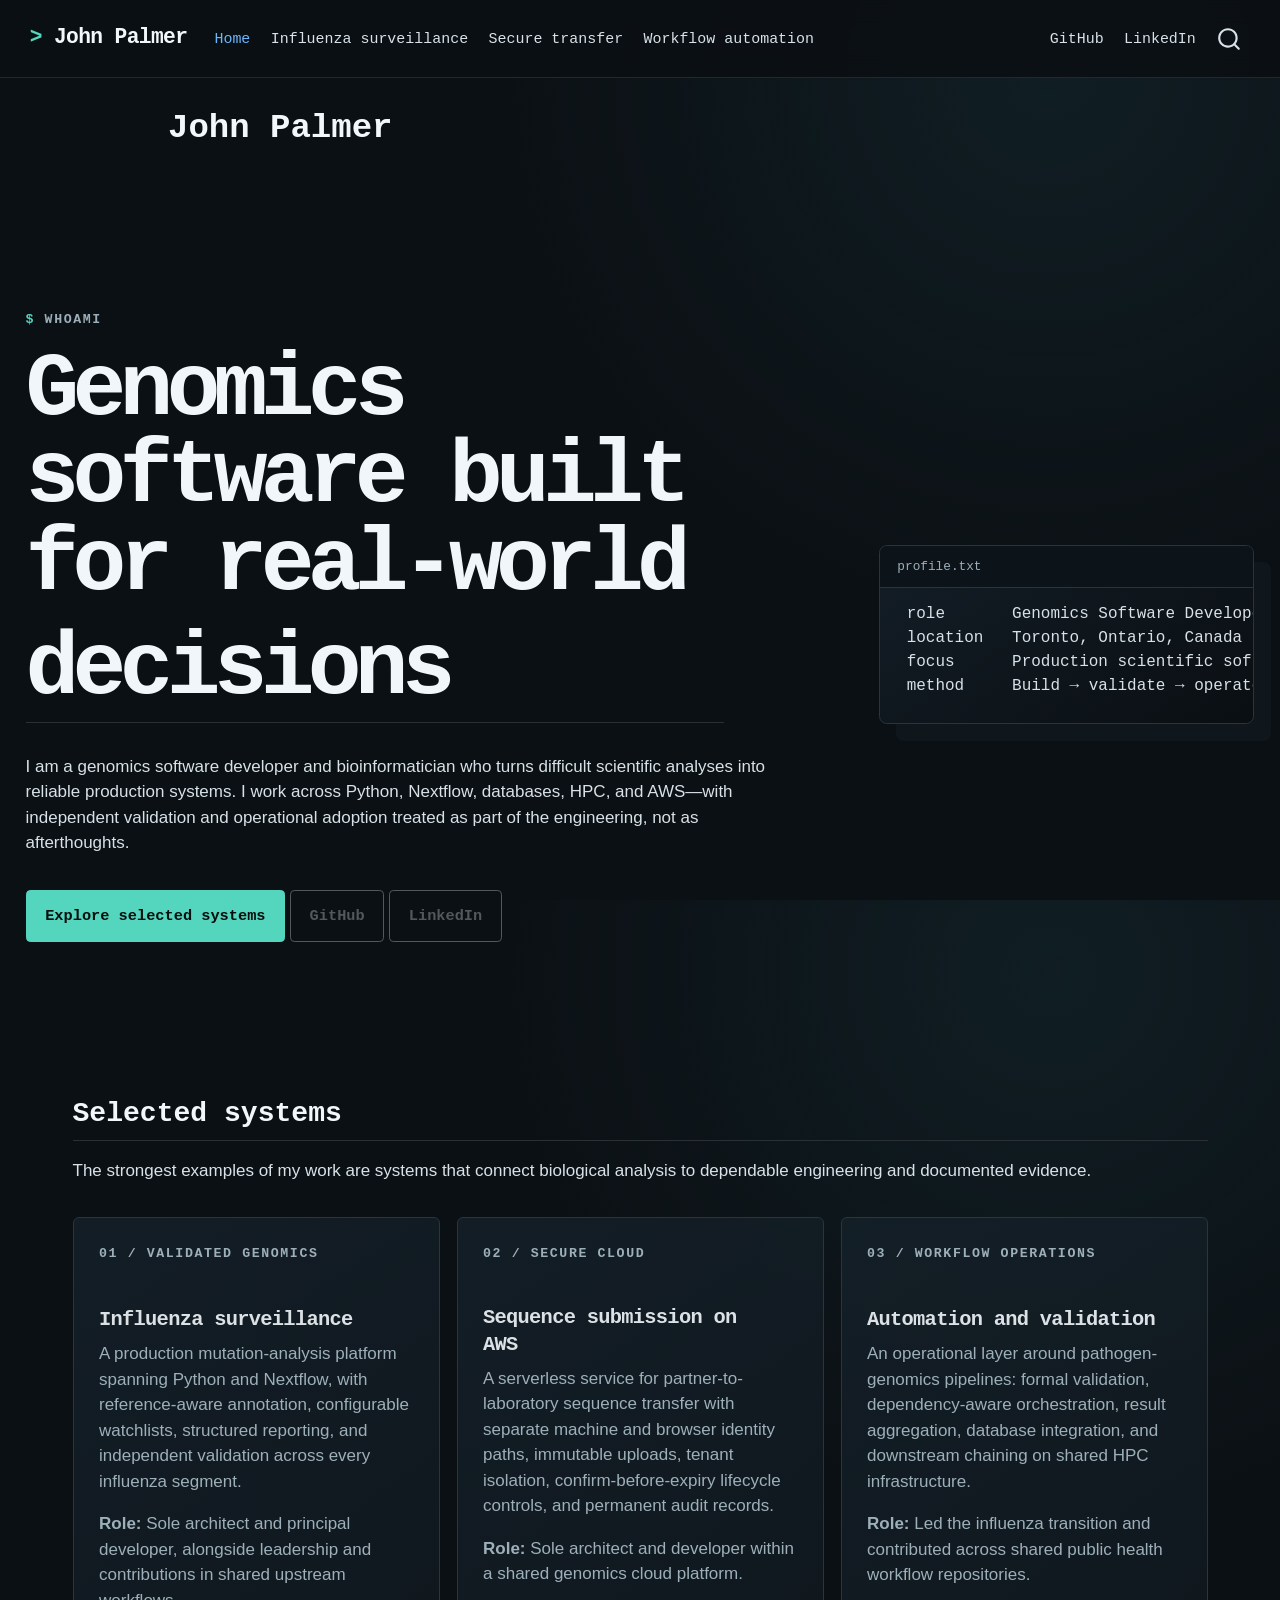
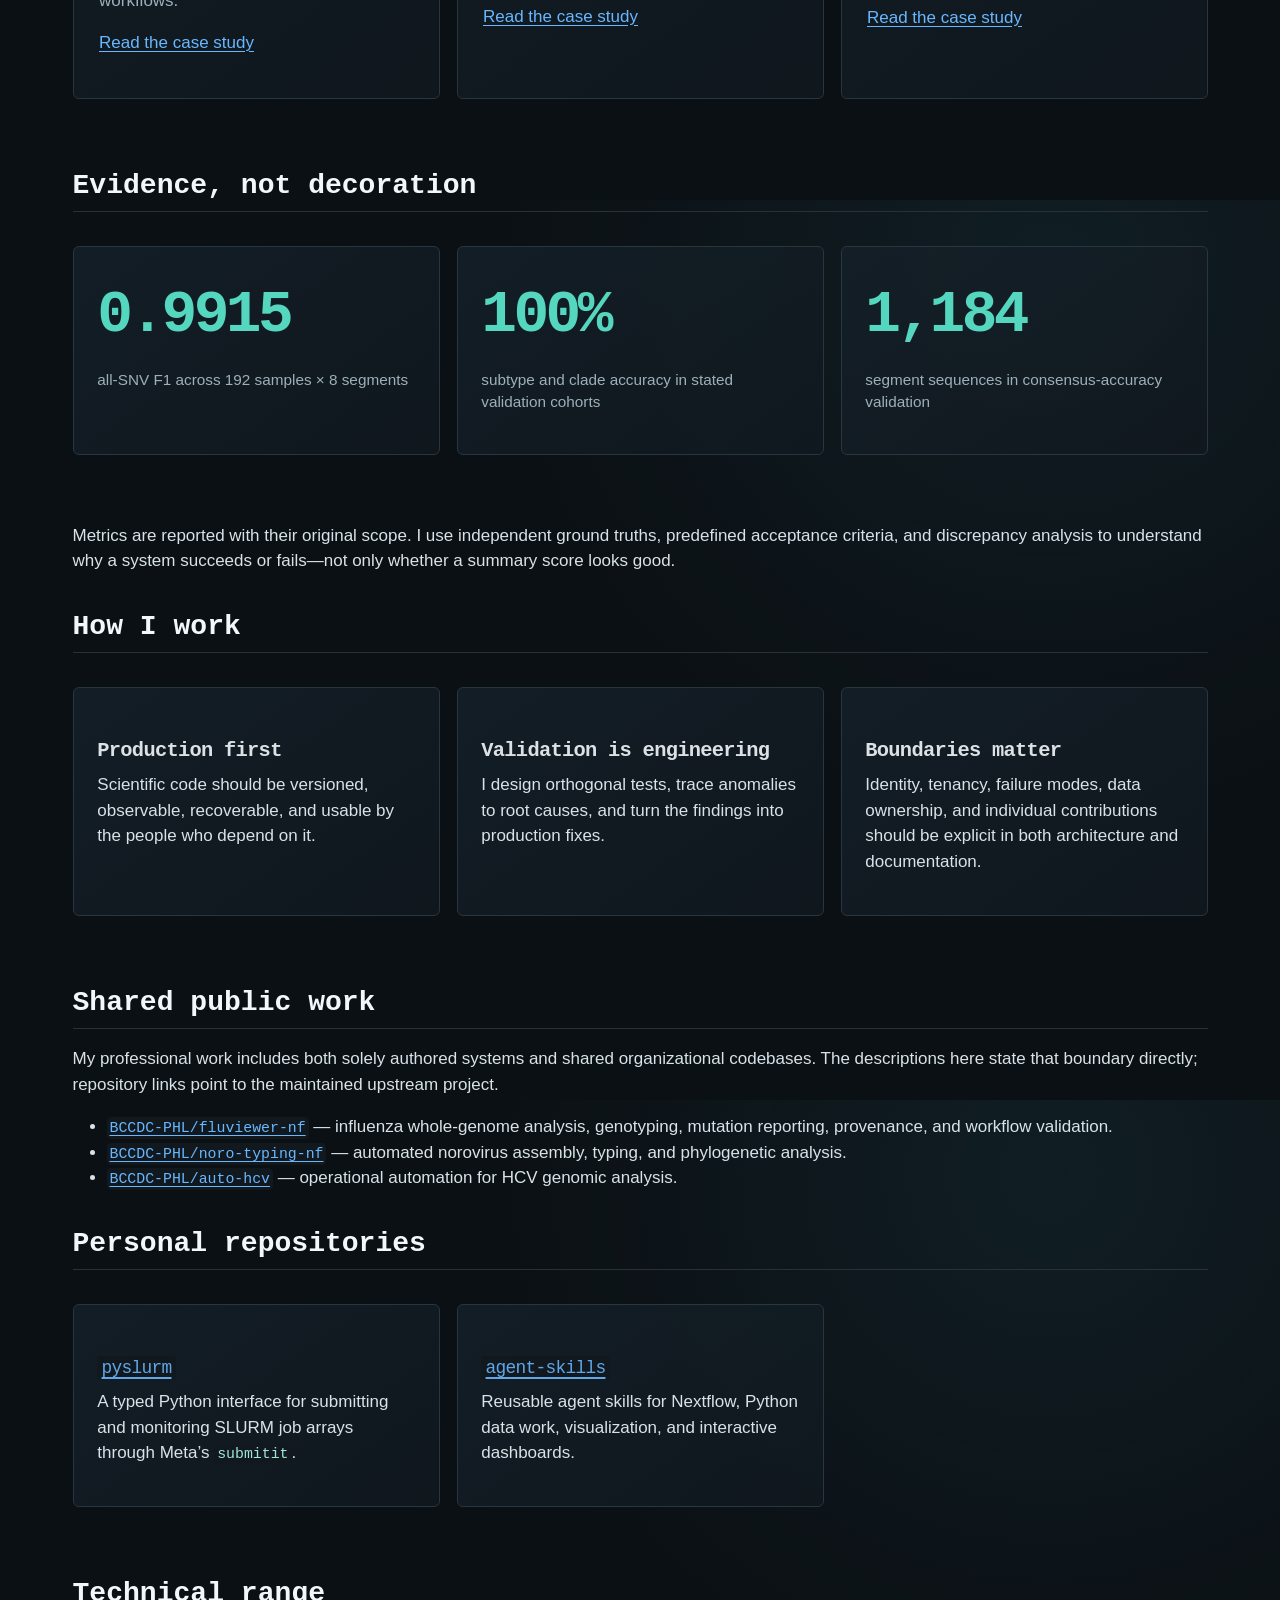
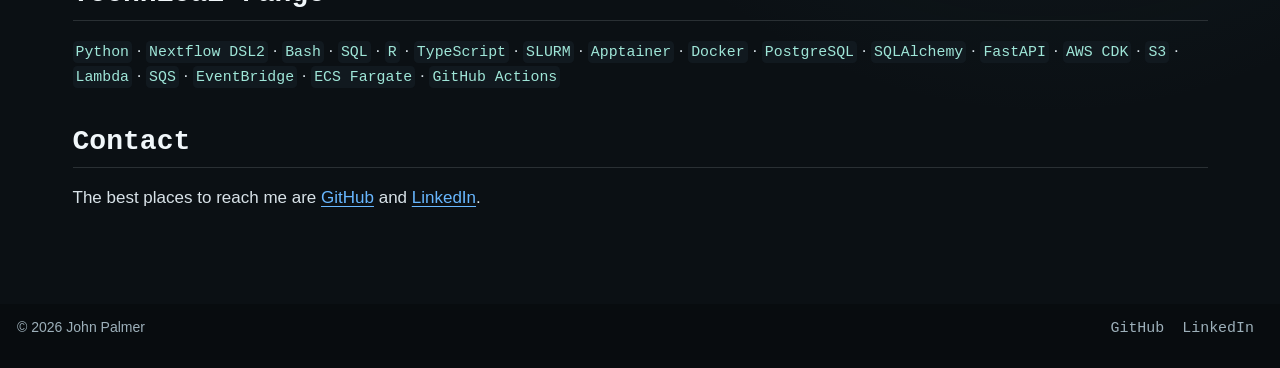
==== commit d65fe9ea: "Built site for gh-pages" ====
--- a/index.html
+++ b/index.html
@@ -253,10 +253,6 @@
 <section id="pyslurm" class="level3 repo-card">
 <h3 class="anchored" data-anchor-id="pyslurm"><a href="https://github.com/jpalmer37/pyslurm"><code>pyslurm</code></a></h3>
 <p>A typed Python interface for submitting and monitoring SLURM job arrays through Meta’s <code>submitit</code>.</p>
-</section>
-<section id="price_tracker" class="level3 repo-card">
-<h3 class="anchored" data-anchor-id="price_tracker"><a href="https://github.com/jpalmer37/price_tracker"><code>price_tracker</code></a></h3>
-<p>A Dockerized Python application for scheduled browser-based collection, historical analysis, and alerts.</p>
 </section>
 <section id="agent-skills" class="level3 repo-card">
 <h3 class="anchored" data-anchor-id="agent-skills"><a href="https://github.com/jpalmer37/agent-skills"><code>agent-skills</code></a></h3>
